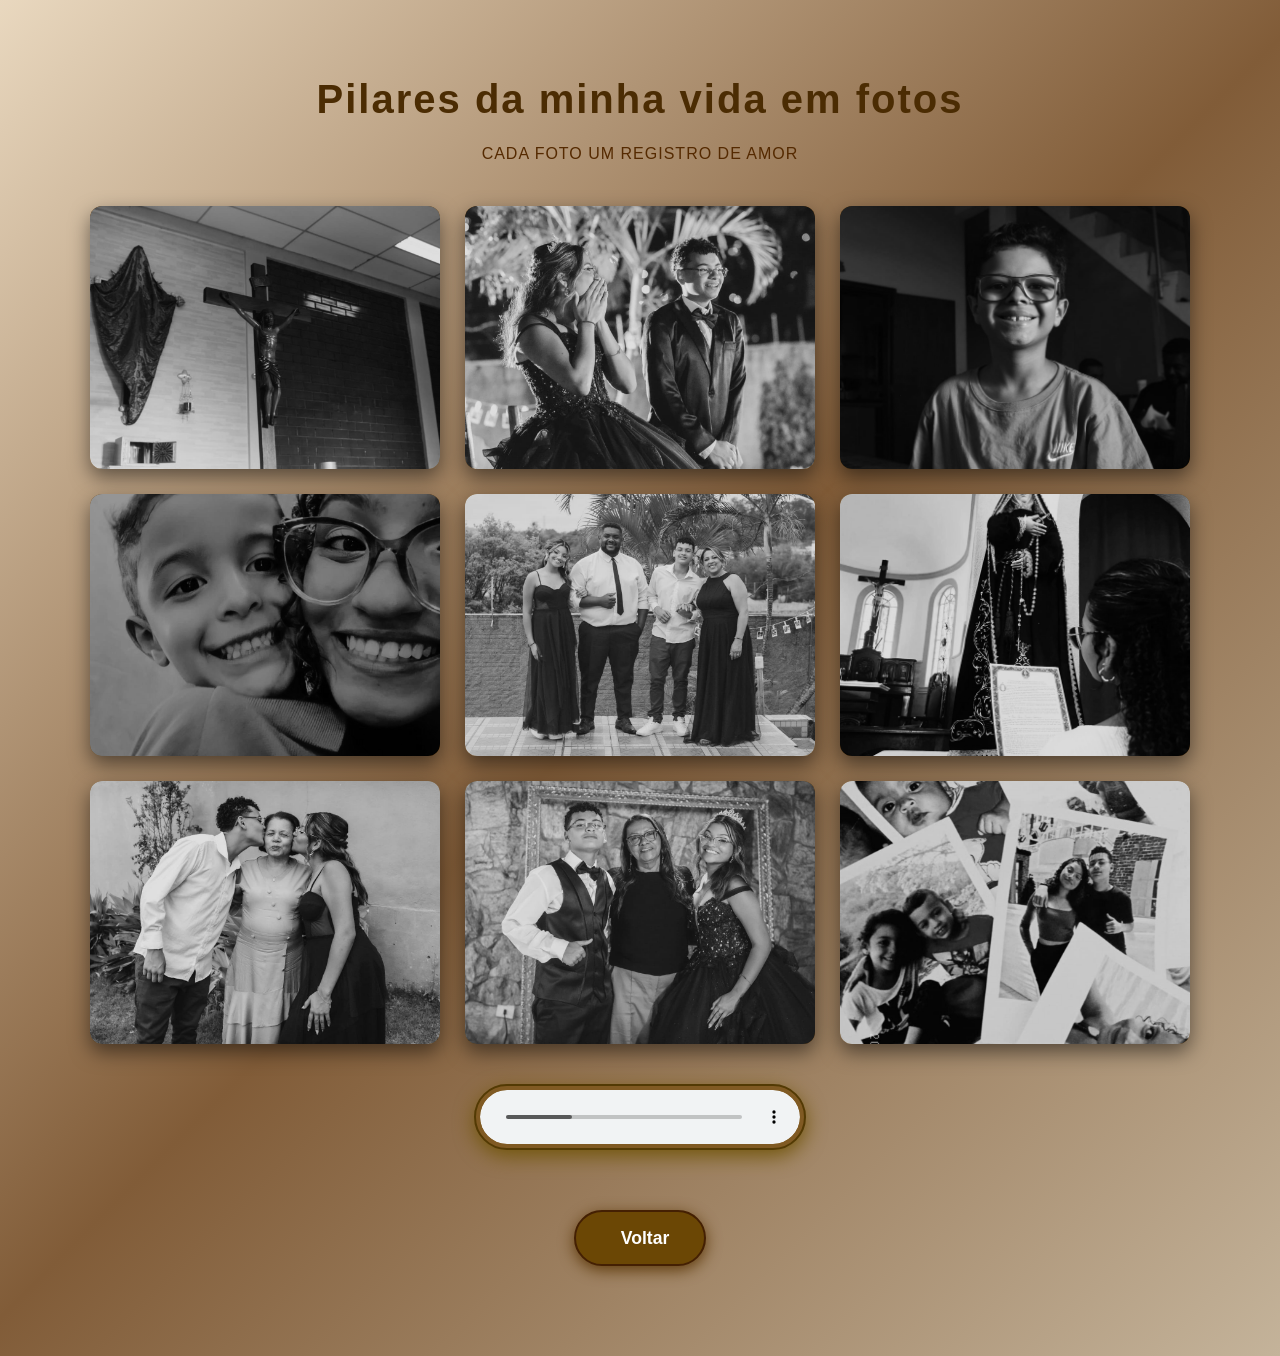
==== memorias.html @ 8ad77844 "Add files via upload" ====
<!DOCTYPE html>
<html lang="pt-BR">
<head>
    <meta charset="UTF-8">
    <meta name="viewport" content="width=device-width, initial-scale=1.0">
    <title>Galeria de Fotos</title>
    
    <link rel="stylesheet" href="css/responsivo.css">
    <link rel="stylesheet" href="css/modal.css">
    <link rel="stylesheet" href="css/style.css">
    
    <script src="js/script.js" defer></script>
</head>
<body>

    <h1 class="titulo-album">Pilares da minha vida em fotos</h1>
    <div class="subtitulo-album">cada foto um registro de amor</div>

    <div class="album-container">
        
        <div class="foto-box" onclick="abrirModal('img/foto1.jpeg', 'fé que me move; me sustenta')">
            <img src="img/foto1.jpeg" alt="Foto 1">
            <div class="legenda">Minha base</div>
        </div>
        
        <div class="foto-box" onclick="abrirModal('img/foto2.jpeg', 'Companheiro de vida, irmão')">
            <img src="img/foto2.jpeg" alt="Foto 2">
            <div class="legenda">Companheirismo</div>
        </div>

        <div class="foto-box" onclick="abrirModal('img/foto 3.jpeg', 'Meu melhor amigo; minha pessoa favorita')">
            <img src="img/foto 3.jpeg" alt="Foto 3">
            <div class="legenda">Familia</div>
        </div>

        <div class="foto-box" onclick="abrirModal('img/foto 4.jpeg', ' Familía, meu sorriso preferido')">
            <img src="img/foto 4.jpeg" alt="Foto 4"> 
            <div class="legenda">Amor genuíno</div>
        </div>

        <div class="foto-box" onclick="abrirModal('img/foto 5.jpeg', 'Meu abrigo')">
            <img src="img/foto 5.jpeg" alt="Foto 5">
            <div class="legenda">Porto seguro</div>
        </div>

        <div class="foto-box" onclick="abrirModal('img/foto6.jpeg', 'Minha fé, minha razão')">
            <img src="img/foto6.jpeg" alt="Foto 6">
            <div class="legenda">Catolicismo</div>
        </div>

        <div class="foto-box" onclick="abrirModal('img/foto 7.jpeg', 'Amor de vó, meu abrigo')">
            <img src="img/foto 7.jpeg" alt="Foto 7">
            <div class="legenda">Minha luz</div>
        </div>

        <div class="foto-box" onclick="abrirModal('img/foto 8.jpeg', 'Meu colo Favorito')">
            <img src="img/foto 8.jpeg" alt="Foto 8">
            <div class="legenda">Meu abrigo</div>
        </div>

        <div class="foto-box" onclick="abrirModal('img/foto 9.jpeg', 'Cada foto, um click de amor')">
            <img src="img/foto 9.jpeg" alt="Foto 8">
            <div class="legenda">Fotos que registram amor</div>
        </div>
    </div> 
    <audio controls autoplay loop class="musica-fundo">
        <source src="audio/musica2.mp3" type="audio/mpeg">
        Seu navegador não suporta o elemento
    </audio>
    <div class="container-botao-voltar">
        <a href="portifólio.html" class="botao-voltar">
            <i class="fa-solid fa-arrow-left"></i> Voltar
        </a>
    </div>
    </div>
    <div class="modal" id="meuModal">
        <span class="btn-fechar" onclick="fecharModal()">&times;</span>
        <img id="imagemModal" src="" alt="Foto em tela cheia">
        <div class="legenda-modal" id="textoModal"></div>
    </div>
<script src="https://vlibras.gov.br/app/vlibras-plugin.js"></script>
<script>
  new window.VLibras.Widget(
    'https://vlibras.gov.br/app',
    'https://vlibras.gov.br/config/default_logo.json',
    'random',
    'R'
  );
</script>
</body>
</html>
---- css/responsivo.css ----
/* --- KEYFRAMES (ANIMAÇÕES) --- */
        @keyframes abrirSuave {
            from { transform: scale(0.85); opacity: 0; }
            to { transform: scale(1); opacity: 1; }
        }

        @keyframes aparecerSuave {
            from { opacity: 0; transform: translateY(10px); }
            to { opacity: 1; transform: translateY(0); }
        }

        /* --- RESPONSIVIDADE --- */
        @media (max-width: 900px) {
            .album-container { grid-template-columns: repeat(2, 1fr); }
        }
        @media (max-width: 600px) {
            .album-container { grid-template-columns: 1fr; }
            .titulo-album { font-size: 1.8rem; }
            .btn-fechar { right: 20px; font-size: 40px; }
        }
---- css/modal.css ----
/* --- TELA CHEIA (MODAL) --- */
        .modal {
            display: none;
            position: fixed;
            z-index: 1000;
            left: 0;
            top: 0;
            width: 100%;
            height: 100%;
            background-color: rgba(0, 0, 0, 0.95);
            flex-direction: column;
            justify-content: center;
            align-items: center;
        }

        .modal.ativo {
            display: flex;
        }

        .modal img {
            max-width: 90%;
            max-height: 80%;
            border-radius: 6px;
            box-shadow: 0 0 30px rgba(255, 255, 255, 0.1);
            animation: abrirSuave 0.35s ease;
        }

        .legenda-modal {
            color: #fff;
            margin-top: 20px;
            font-size: 1.6rem;
            font-weight: 300;
            letter-spacing: 1px;
            text-align: center;
            animation: aparecerSuave 0.5s ease;
        }

        .btn-fechar {
            position: absolute;
            top: 20px;
            right: 40px;
            color: #fff;
            font-size: 50px;
            font-weight: 200;
            cursor: pointer;
            transition: color 0.2s;
            user-select: none;
        }

        .btn-fechar:hover {
            color: #ff4a4a;
        }
---- css/style.css ----
/* --- ESTILOS GERAIS --- */
        body {
            font-family: 'Segoe UI', Tahoma, Geneva, Verdana, sans-serif;
            
         background: linear-gradient(135deg, #e9d8bf, #815c38, #c4b39a);
         color: #ffffff;
        line-height: 1.6;

            margin: 0;
            padding: 40px 20px;
            display: flex;
            flex-direction: column;
            align-items: center;
            color: #4b2c03;
        }

        /* --- TÍTULOS --- */
        .titulo-album {
            text-align: center;
            margin-bottom: 10px;
            font-size: 2.5rem;
            letter-spacing: 2px;s
            font-weight: 300;
        }

        .subtitulo-album {
            color: #552a01;
            margin-bottom: 40px;
            font-size: 1rem;
            text-transform: uppercase;
            letter-spacing: 1px;
        }

        /* --- GRADE DE FOTOS --- */
        .album-container {
            display: grid;
            grid-template-columns: repeat(3, 1fr);
            gap: 25px;
            max-width: 1100px;
            width: 100%;
        }

        /* --- MOLDURA DAS FOTOS --- */
        .foto-box {
            position: relative;
            overflow: hidden;
            border-radius: 12px;
            box-shadow: 0 8px 20px rgba(0, 0, 0, 0.5);
            cursor: pointer;
            aspect-ratio: 4/3;
            background-color: #744405;
        }

        /* --- AS IMAGENS --- */
        .foto-box img {
            width: 100%;
            height: 100%;
            object-fit: cover;
            display: block;
            filter: grayscale(100%);
            transition: filter 0.4s ease, transform 0.4s ease;
        }

        /* --- LEGENDA (HOVER) --- */
        .legenda {
            position: absolute;
            bottom: -60px;
            left: 0;
            width: 100%;
            background: linear-gradient(transparent, rgba(0, 0, 0, 0.9));
            color: #fff;
            text-align: center;
            padding: 20px 10px;
            font-size: 1.1rem;
            font-weight: 500;
            opacity: 0;
            transition: bottom 0.4s ease, opacity 0.4s ease;
            pointer-events: none;
            box-sizing: border-box;
        }

        /* --- ANIMAÇÕES DE MOUSE (HOVER) --- */
        .foto-box:hover img {
            filter: grayscale(0%);
            transform: scale(1.08);
        }

        .foto-box:hover .legenda {
            bottom: 0;
            opacity: 1;
        }

       /* --- TOCADOR DE MÚSICA --- */
.musica-fundo {
    display: block;       
    margin: 40px auto;    
    max-width: 320px;     
    width: 100%;          
    background: #805a23;   
    border: 2px solid #533a04; 
    border-radius: 50px;   
    padding: 4px;          
    box-shadow: 0 6px 20px rgb(114, 86, 11); 
    transition: all 0.3s ease;
}

.musica-fundo:hover {
    transform: scale(1.05); 
    box-shadow: 0 8px 25px rgba(92, 63, 2, 0.99); 
}

/* --- CONTAINER PARA CENTRALIZAR O BOTÃO --- */
.container-botao-voltar {
    display: flex;             
    justify-content: center;   
    align-items: center;       
    width: 100%;               
    margin-top: 20px;          
    margin-bottom: 50px;       
}

/* --- ESTILO DO BOTÃO VOLTAR --- */
.botao-voltar {
    display: inline-flex;
    align-items: center;
    gap: 10px;                  
    background: #6b4705;        
    color: #ffffff;
    text-decoration: none;
    padding: 12px 35px;
    border-radius: 50px;
    font-weight: bold;
    font-size: 1.1rem;
    border: 2px solid #442003;  
    box-shadow: 0 4px 15px rgba(92, 55, 7, 0.959); 
    transition: all 0.3s ease;
    cursor: pointer;
}

.botao-voltar:hover {
    background: #ffffff;
    color: #683607;             
    transform: scale(1.05);     
    box-shadow: 0 6px 20px rgba(97, 59, 9, 0.986); 
}
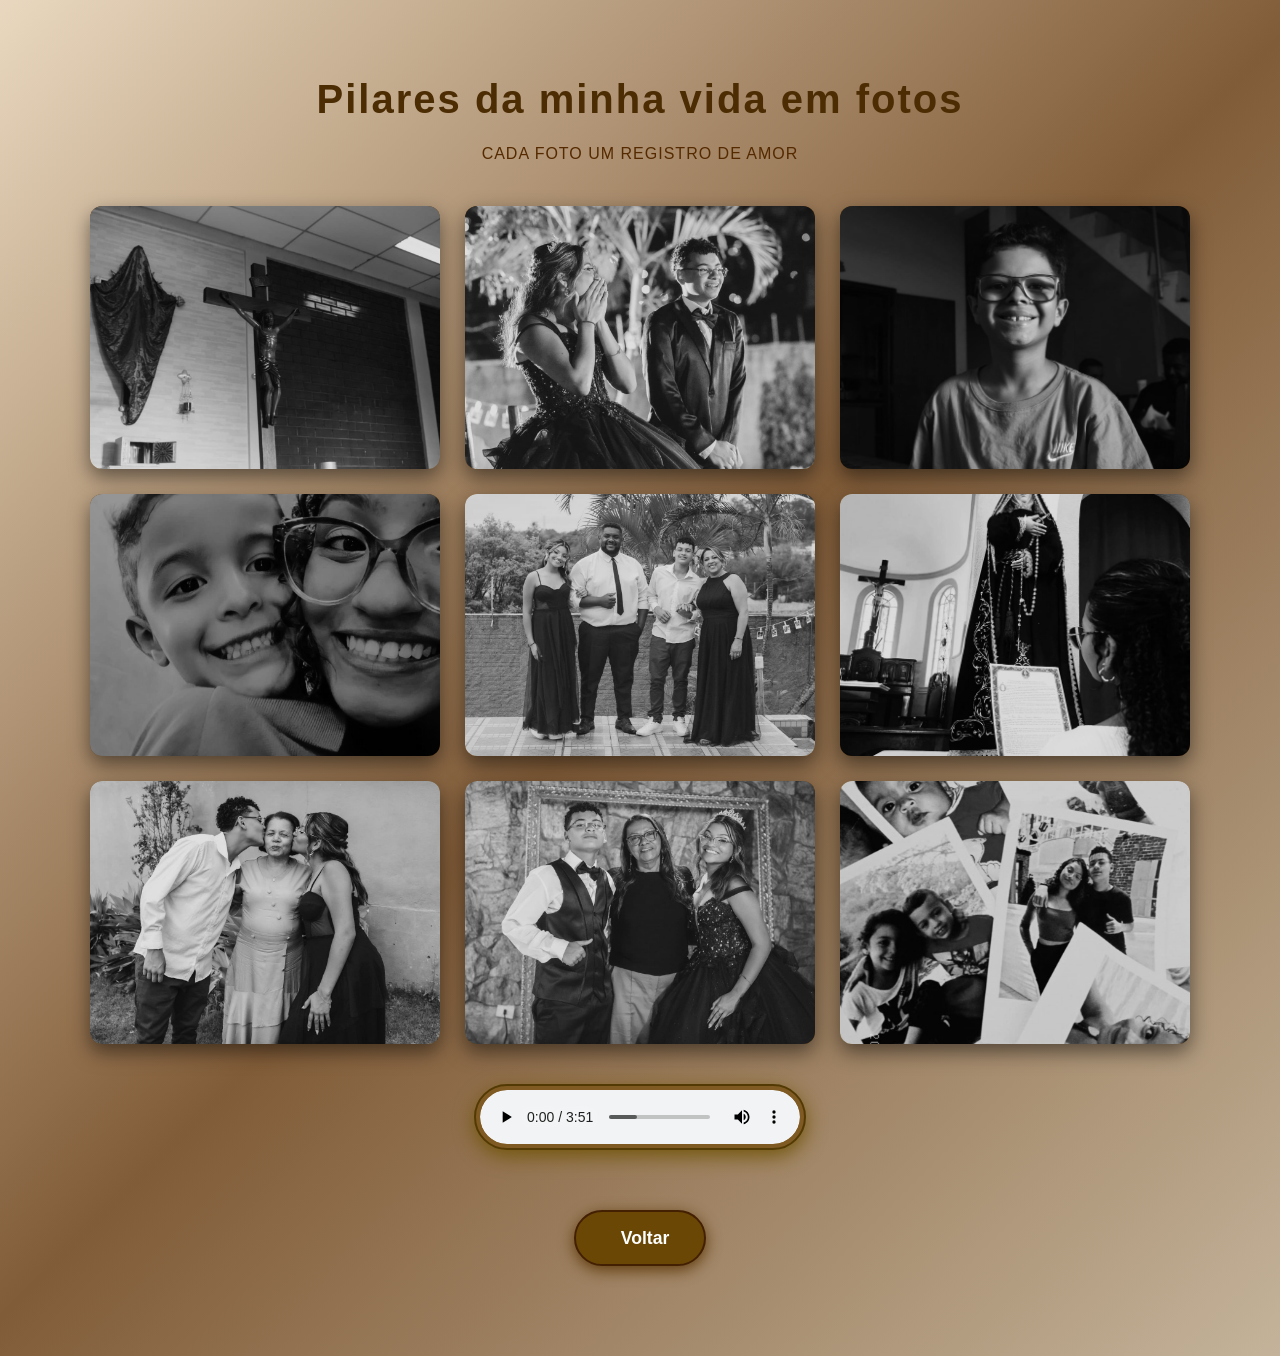
==== commit 5f27c43e: "Change back button link from portifólio to index" ====
--- a/memorias.html
+++ b/memorias.html
@@ -68,7 +68,7 @@
         Seu navegador não suporta o elemento
     </audio>
     <div class="container-botao-voltar">
-        <a href="portifólio.html" class="botao-voltar">
+        <a href="index.html" class="botao-voltar">
             <i class="fa-solid fa-arrow-left"></i> Voltar
         </a>
     </div>
@@ -88,4 +88,4 @@
   );
 </script>
 </body>
-</html>+</html>
